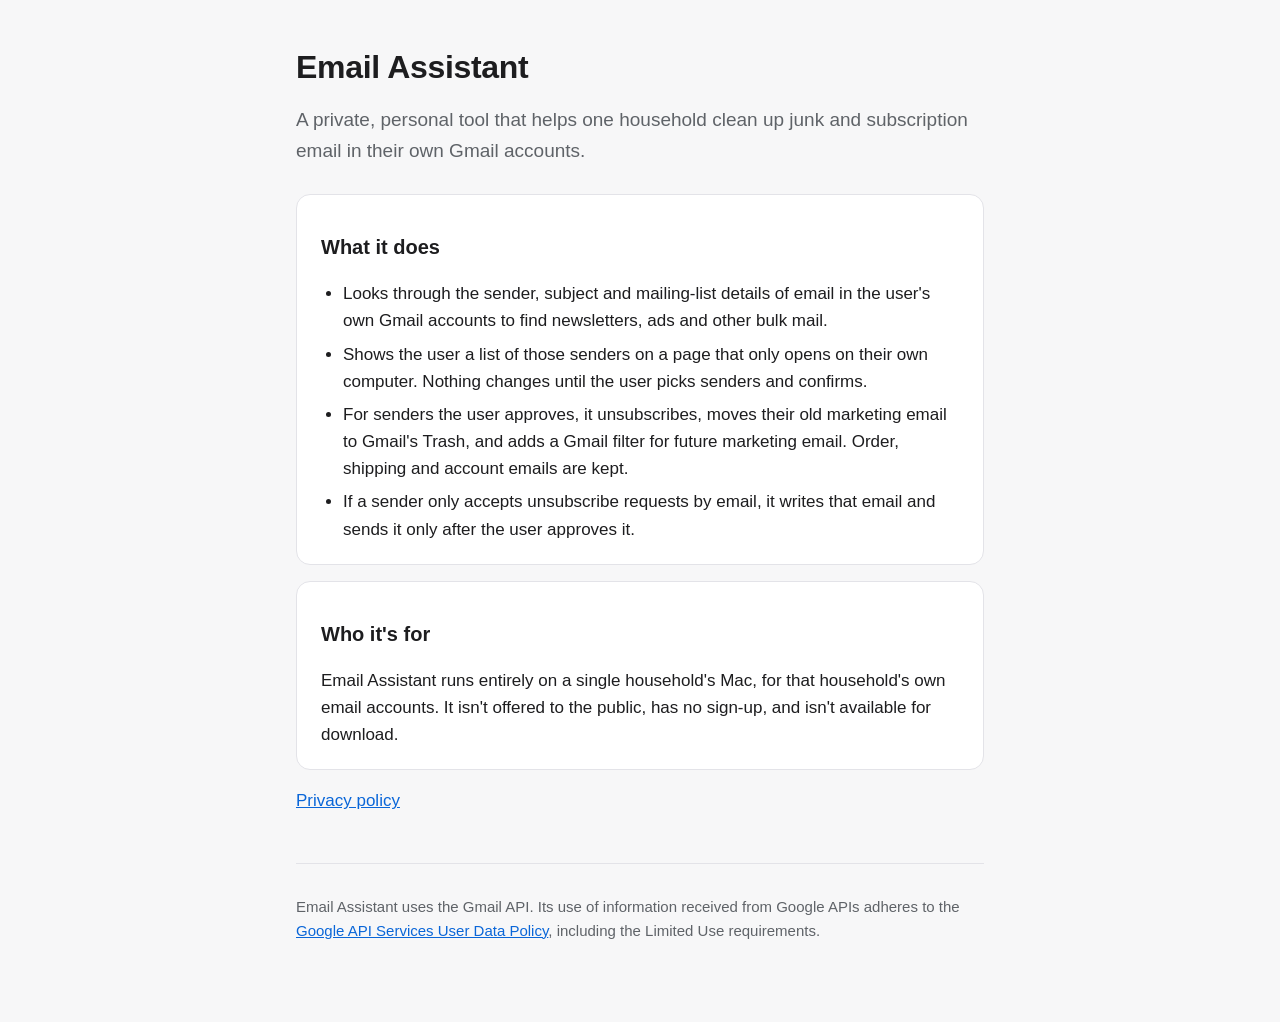
==== index.html @ bb489a9a "Email Assistant homepage and privacy policy Co-Authored-By: Claude Opus 5.5 <noreply@anthropic.com>" ====
<!doctype html>
<html lang="en">
<head>
  <meta charset="utf-8">
  <meta name="viewport" content="width=device-width, initial-scale=1">
  <title>Email Assistant</title>
  <meta name="description" content="A private, personal tool that helps one household clean up junk and subscription email in their own Gmail accounts.">
  <link rel="stylesheet" href="style.css">
</head>
<body>
  <main>
    <h1>Email Assistant</h1>
    <p class="lead">
      A private, personal tool that helps one household clean up junk and
      subscription email in their own Gmail accounts.
    </p>

    <div class="card">
      <h2>What it does</h2>
      <ul>
        <li>Looks through the sender, subject and mailing-list details of email in the
          user's own Gmail accounts to find newsletters, ads and other bulk mail.</li>
        <li>Shows the user a list of those senders on a page that only opens on their
          own computer. Nothing changes until the user picks senders and confirms.</li>
        <li>For senders the user approves, it unsubscribes, moves their old
          marketing email to Gmail's Trash, and adds a Gmail filter for future marketing
          email. Order, shipping and account emails are kept.</li>
        <li>If a sender only accepts unsubscribe requests by email, it writes that email
          and sends it only after the user approves it.</li>
      </ul>
    </div>

    <div class="card">
      <h2>Who it's for</h2>
      <p>
        Email Assistant runs entirely on a single household's Mac, for that household's
        own email accounts. It isn't offered to the public, has no sign-up, and isn't
        available for download.
      </p>
    </div>

    <p><a href="privacy.html">Privacy policy</a></p>

    <footer>
      <p class="muted">Email Assistant uses the Gmail API. Its use of information received
        from Google APIs adheres to the
        <a href="https://developers.google.com/terms/api-services-user-data-policy">Google API
        Services User Data Policy</a>, including the Limited Use requirements.</p>
    </footer>
  </main>
</body>
</html>
---- style.css ----
:root {
  --bg: #f7f7f8;
  --card: #ffffff;
  --text: #1d1d1f;
  --muted: #5f6368;
  --line: #e3e3e8;
  --accent: #0a66d8;
}
@media (prefers-color-scheme: dark) {
  :root {
    --bg: #1c1c1e;
    --card: #2c2c2e;
    --text: #f2f2f7;
    --muted: #a1a1a6;
    --line: #3a3a3c;
    --accent: #5aa0ff;
  }
}
* { box-sizing: border-box; }
body {
  margin: 0;
  background: var(--bg);
  color: var(--text);
  font: 17px/1.6 -apple-system, BlinkMacSystemFont, "Segoe UI", "Helvetica Neue", Arial, sans-serif;
}
main { max-width: 720px; margin: 0 auto; padding: 48px 16px 64px; }
h1 { font-size: 32px; line-height: 1.2; margin: 0 0 8px; letter-spacing: -0.01em; }
h2 { font-size: 20px; margin: 32px 0 8px; }
p, li { color: var(--text); }
.lead { font-size: 19px; color: var(--muted); margin-bottom: 28px; }
.muted { color: var(--muted); font-size: 15px; }
.card { background: var(--card); border: 1px solid var(--line); border-radius: 14px; padding: 4px 24px; margin: 16px 0; }
a { color: var(--accent); }
ul { padding-left: 22px; }
li { margin: 6px 0; }
footer { margin-top: 48px; padding-top: 16px; border-top: 1px solid var(--line); }
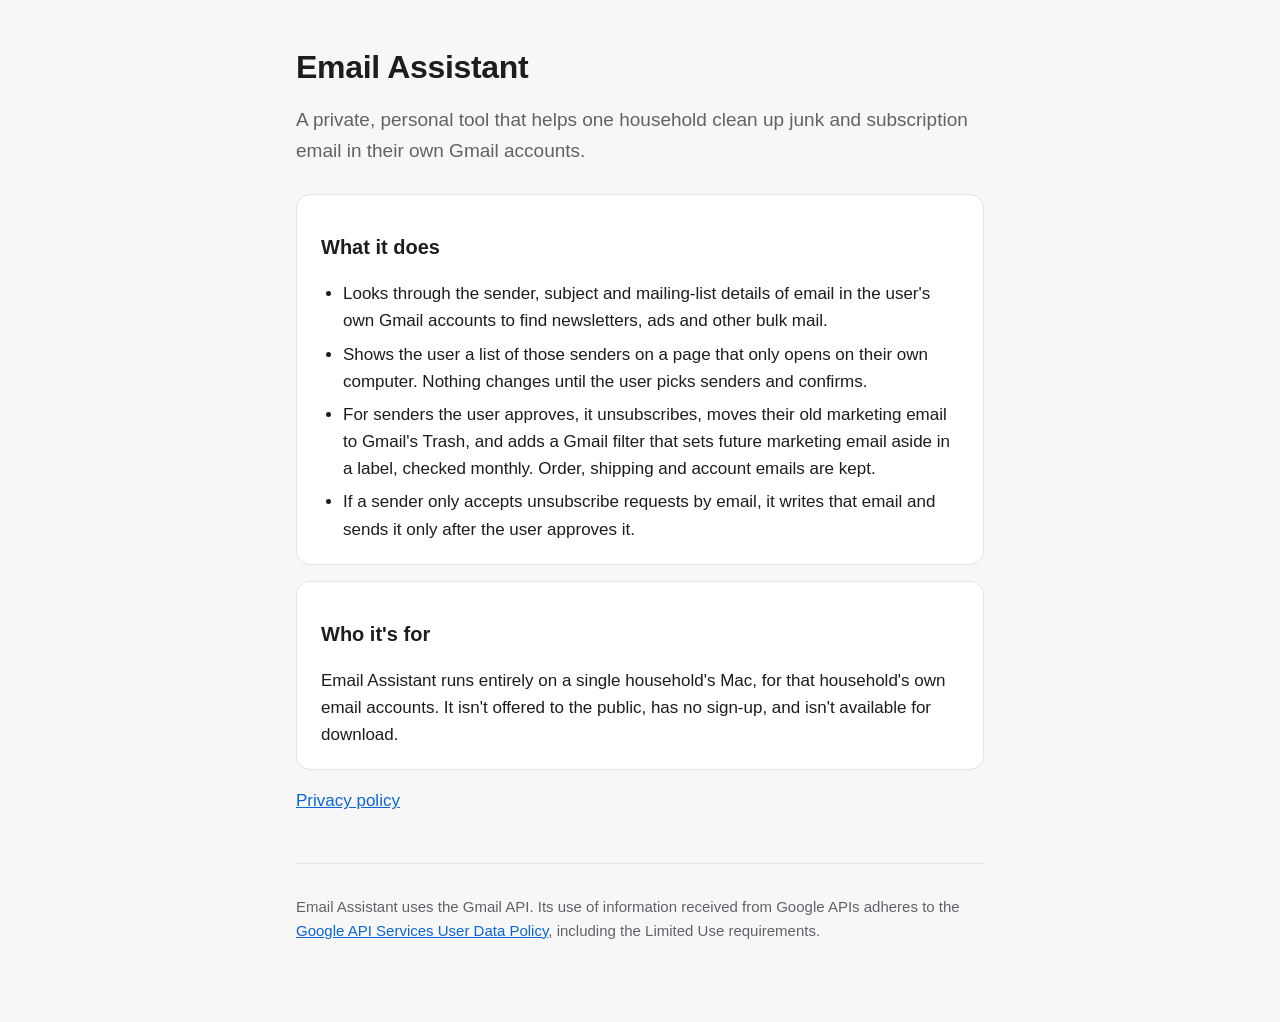
==== commit e4592bd9: "Privacy policy: filtered email is held 60 days and checked monthly Co-Authored-By: Claude Opus 5.5 <" ====
--- a/index.html
+++ b/index.html
@@ -23,8 +23,8 @@
         <li>Shows the user a list of those senders on a page that only opens on their
           own computer. Nothing changes until the user picks senders and confirms.</li>
         <li>For senders the user approves, it unsubscribes, moves their old
-          marketing email to Gmail's Trash, and adds a Gmail filter for future marketing
-          email. Order, shipping and account emails are kept.</li>
+          marketing email to Gmail's Trash, and adds a Gmail filter that sets future marketing
+          email aside in a label, checked monthly. Order, shipping and account emails are kept.</li>
         <li>If a sender only accepts unsubscribe requests by email, it writes that email
           and sends it only after the user approves it.</li>
       </ul>
